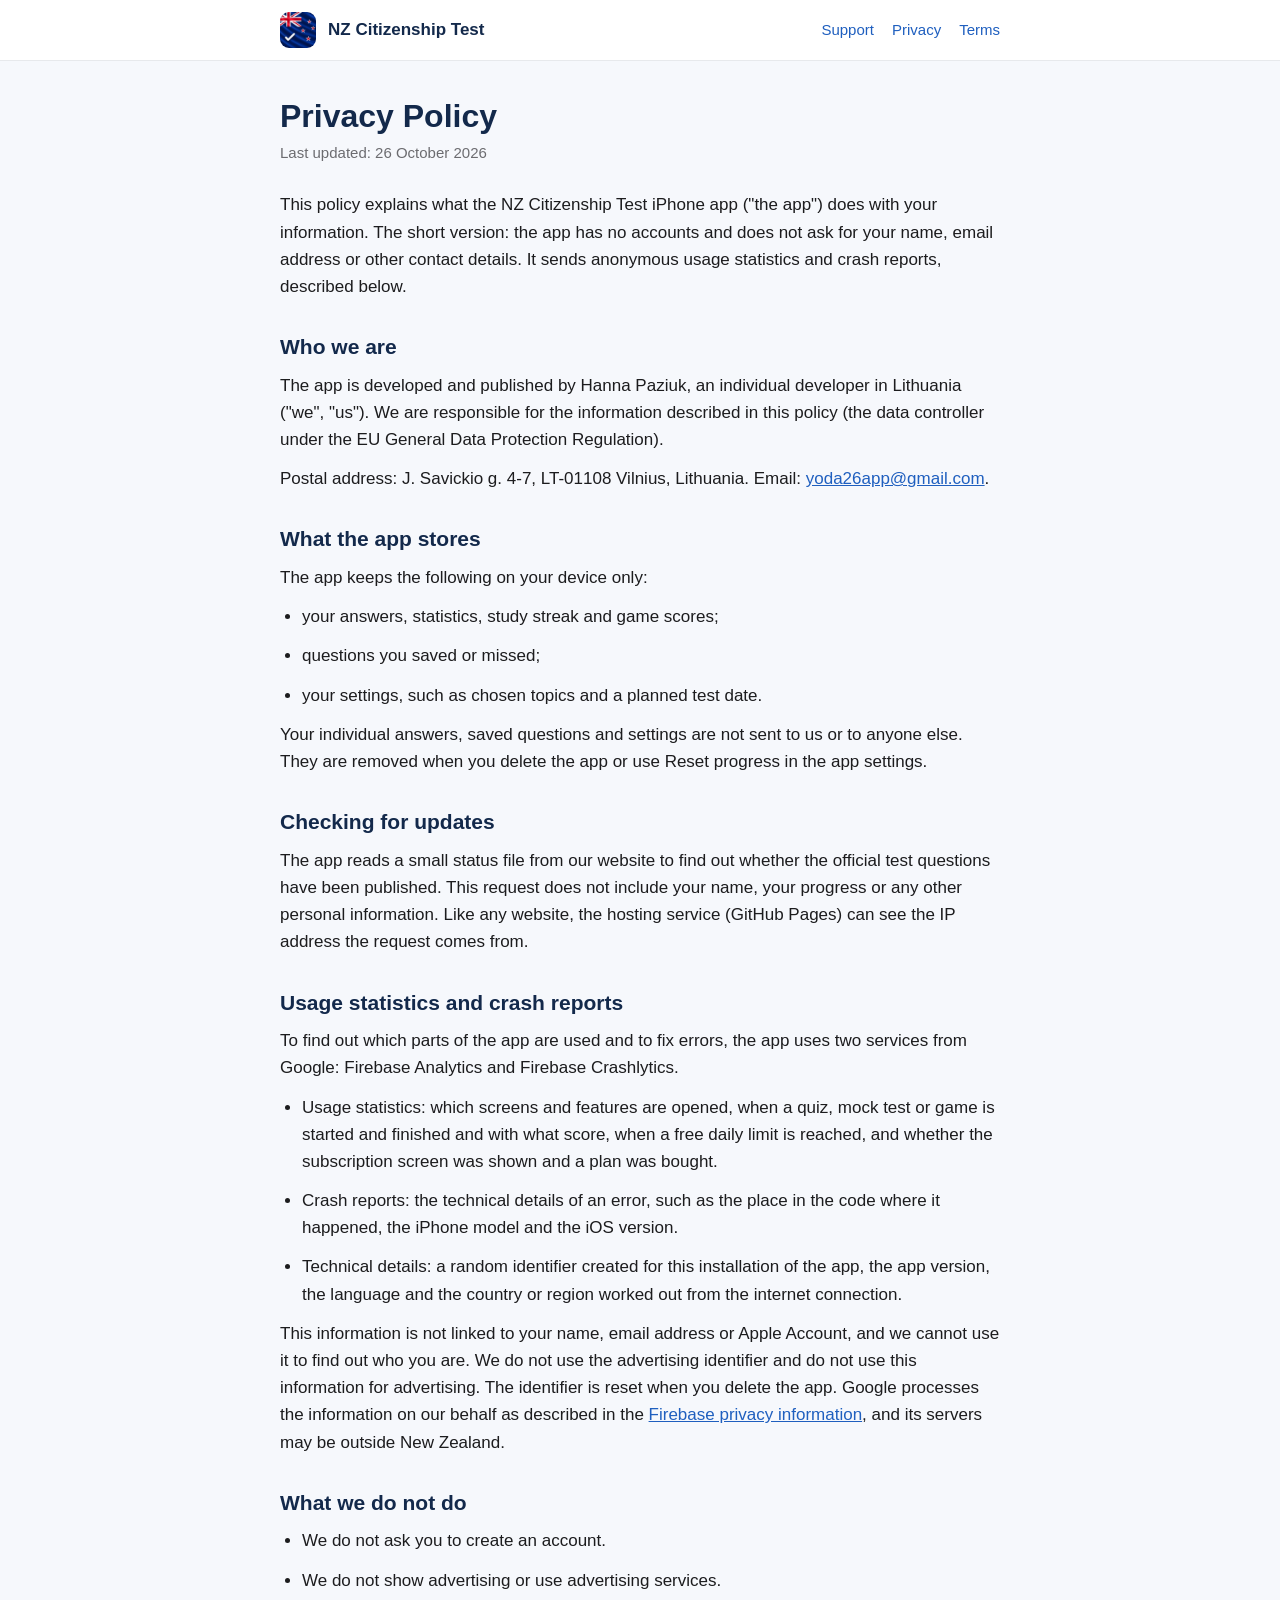
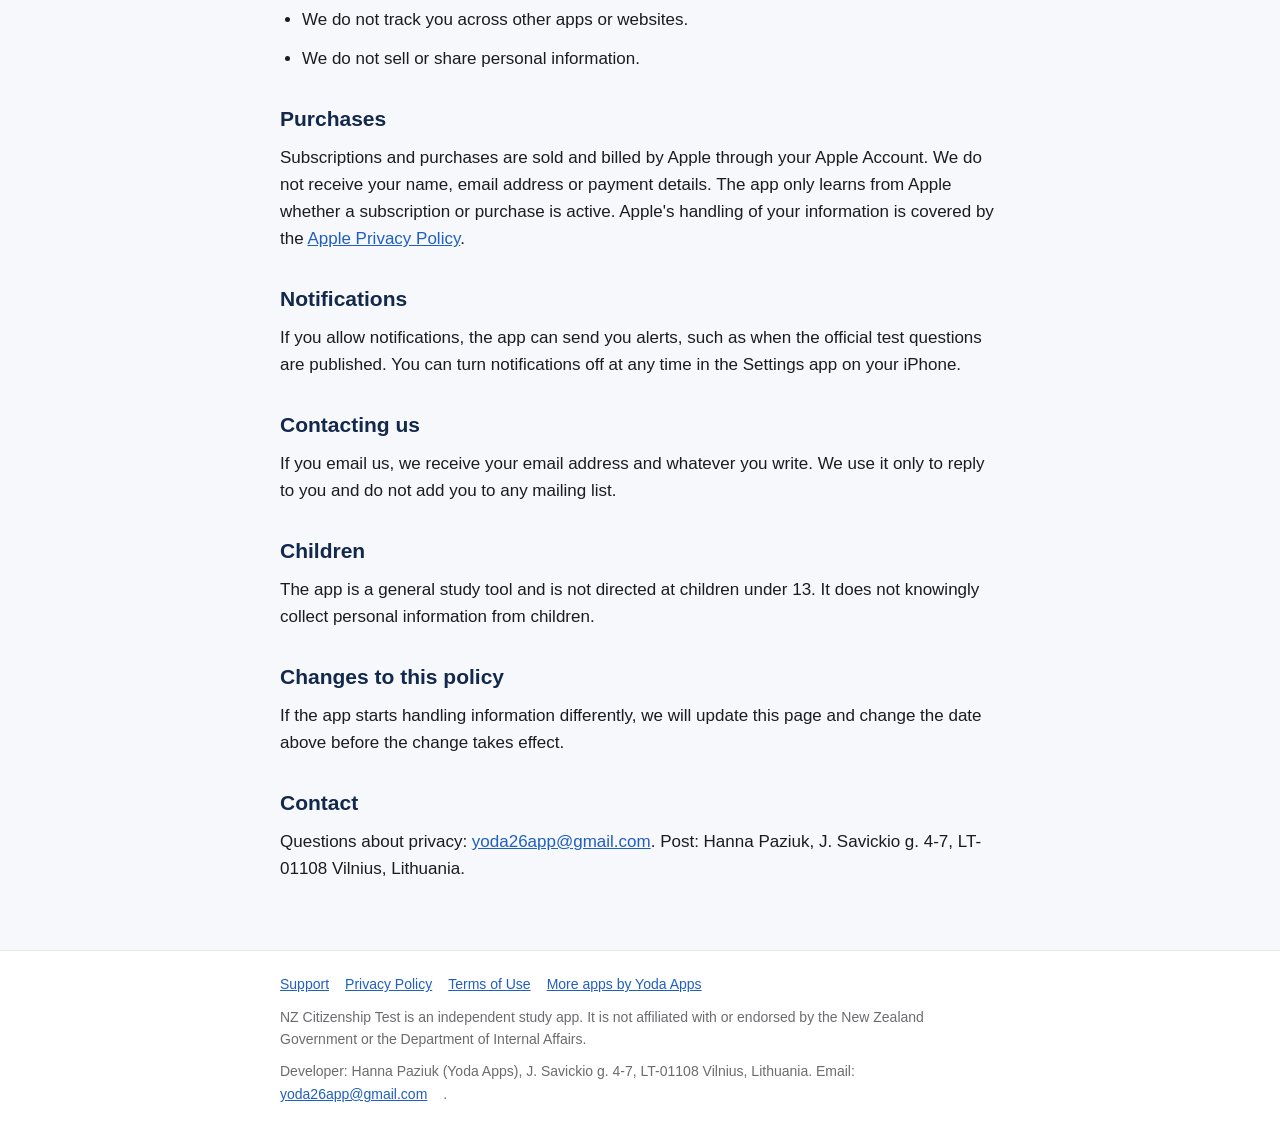
==== nz-citizenship/privacy.html @ 8e33238a "Add files via upload" ====
<!doctype html>
<html lang="en">
<head>
<meta charset="utf-8">
<meta name="viewport" content="width=device-width, initial-scale=1">
<title>Privacy Policy – NZ Citizenship Test</title>
<meta name="description" content="What information the app stores and how it is handled.">
<link rel="icon" href="../assets/favicon.png">
<link rel="apple-touch-icon" href="../assets/apple-touch-icon.png">
<link rel="stylesheet" href="../assets/style.css">
</head>
<body>
<header class="site"><div class="wrap">
  <img src="../assets/icon.png" alt="">
  <a class="name" href="index.html">NZ Citizenship Test</a>
  <nav><a href="support.html">Support</a><a href="privacy.html">Privacy</a><a href="terms.html">Terms</a></nav>
</div></header>
<main class="doc"><div class="wrap">
<h1>Privacy Policy</h1>
<p class="updated">Last updated: 26 October 2026</p>
<p>This policy explains what the NZ Citizenship Test iPhone app ("the app") does with your information. The short version: the app has no accounts and does not ask for your name, email address or other contact details. It sends anonymous usage statistics and crash reports, described below.</p>
<h2>Who we are</h2>
<p>The app is developed and published by Hanna Paziuk, an individual developer in Lithuania ("we", "us"). We are responsible for the information described in this policy (the data controller under the EU General Data Protection Regulation).</p>
<p>Postal address: J. Savickio g. 4-7, LT-01108 Vilnius, Lithuania. Email: <a href="mailto:yoda26app@gmail.com">yoda26app@gmail.com</a>.</p>
<h2>What the app stores</h2>
<p>The app keeps the following on your device only:</p>
<ul>
<li>your answers, statistics, study streak and game scores;</li>
<li>questions you saved or missed;</li>
<li>your settings, such as chosen topics and a planned test date.</li>
</ul>
<p>Your individual answers, saved questions and settings are not sent to us or to anyone else. They are removed when you delete the app or use Reset progress in the app settings.</p>
<h2>Checking for updates</h2>
<p>The app reads a small status file from our website to find out whether the official test questions have been published. This request does not include your name, your progress or any other personal information. Like any website, the hosting service (GitHub Pages) can see the IP address the request comes from.</p>
<h2>Usage statistics and crash reports</h2>
<p>To find out which parts of the app are used and to fix errors, the app uses two services from Google: Firebase Analytics and Firebase Crashlytics.</p>
<ul>
<li>Usage statistics: which screens and features are opened, when a quiz, mock test or game is started and finished and with what score, when a free daily limit is reached, and whether the subscription screen was shown and a plan was bought.</li>
<li>Crash reports: the technical details of an error, such as the place in the code where it happened, the iPhone model and the iOS version.</li>
<li>Technical details: a random identifier created for this installation of the app, the app version, the language and the country or region worked out from the internet connection.</li>
</ul>
<p>This information is not linked to your name, email address or Apple Account, and we cannot use it to find out who you are. We do not use the advertising identifier and do not use this information for advertising. The identifier is reset when you delete the app. Google processes the information on our behalf as described in the <a href="https://firebase.google.com/support/privacy">Firebase privacy information</a>, and its servers may be outside New Zealand.</p>
<h2>What we do not do</h2>
<ul>
<li>We do not ask you to create an account.</li>
<li>We do not show advertising or use advertising services.</li>
<li>We do not track you across other apps or websites.</li>
<li>We do not sell or share personal information.</li>
</ul>
<h2>Purchases</h2>
<p>Subscriptions and purchases are sold and billed by Apple through your Apple Account. We do not receive your name, email address or payment details. The app only learns from Apple whether a subscription or purchase is active. Apple's handling of your information is covered by the <a href="https://www.apple.com/legal/privacy/">Apple Privacy Policy</a>.</p>
<h2>Notifications</h2>
<p>If you allow notifications, the app can send you alerts, such as when the official test questions are published. You can turn notifications off at any time in the Settings app on your iPhone.</p>
<h2>Contacting us</h2>
<p>If you email us, we receive your email address and whatever you write. We use it only to reply to you and do not add you to any mailing list.</p>
<h2>Children</h2>
<p>The app is a general study tool and is not directed at children under 13. It does not knowingly collect personal information from children.</p>
<h2>Changes to this policy</h2>
<p>If the app starts handling information differently, we will update this page and change the date above before the change takes effect.</p>
<h2>Contact</h2>
<p>Questions about privacy: <a href="mailto:yoda26app@gmail.com">yoda26app@gmail.com</a>. Post: Hanna Paziuk, J. Savickio g. 4-7, LT-01108 Vilnius, Lithuania.</p>
</div></main>
<footer class="site"><div class="wrap">
  <a href="support.html">Support</a><a href="privacy.html">Privacy Policy</a><a href="terms.html">Terms of Use</a><a href="../index.html">More apps by Yoda Apps</a>
  <p>NZ Citizenship Test is an independent study app. It is not affiliated with or endorsed by the New Zealand Government or the Department of Internal Affairs.</p>
  <p>Developer: Hanna Paziuk (Yoda Apps), J. Savickio g. 4-7, LT-01108 Vilnius, Lithuania. Email: <a href="mailto:yoda26app@gmail.com">yoda26app@gmail.com</a>.</p>
</div></footer>
</body>
</html>
---- assets/style.css ----
:root {
  --navy: #13294B; --ink: #1C1C1E; --muted: #6C6C70; --primary: #1F5FBF;
  --stage: #F6F8FC; --card: #FFFFFF; --line: rgba(19, 41, 75, 0.10);
}
* { box-sizing: border-box; }
html { -webkit-text-size-adjust: 100%; }
body {
  margin: 0; background: var(--stage); color: var(--ink);
  font: 17px/1.6 -apple-system, BlinkMacSystemFont, "SF Pro Text", "Segoe UI", Roboto, Helvetica, Arial, sans-serif;
}
a { color: var(--primary); }
.wrap { max-width: 760px; margin: 0 auto; padding: 0 20px; }
header.site { background: var(--card); border-bottom: 1px solid var(--line); }
header.site .wrap { display: flex; align-items: center; gap: 12px; padding-top: 12px; padding-bottom: 12px; }
header.site img { width: 36px; height: 36px; border-radius: 9px; }
header.site .name { font-weight: 700; color: var(--navy); text-decoration: none; margin-right: auto; }
header.site nav a { margin-left: 18px; text-decoration: none; font-size: 15px; }
.hero { background: #DCE9FB url(sky.jpg) center top / cover no-repeat; text-align: center; padding: 56px 0 64px; }
.hero img { width: 120px; height: 120px; border-radius: 27px; box-shadow: 0 12px 30px rgba(17, 34, 68, 0.22); }
.hero h1 { font-size: 40px; line-height: 1.15; color: var(--navy); margin: 24px 0 10px; }
.hero p { font-size: 19px; color: var(--navy); max-width: 520px; margin: 0 auto; }
.badge { display: inline-block; margin-top: 24px; padding: 12px 22px; border-radius: 26px; background: var(--primary); color: #fff; font-weight: 600; }
.cards { display: grid; grid-template-columns: repeat(auto-fit, minmax(210px, 1fr)); gap: 14px; margin: 36px 0; }
.card { background: var(--card); border: 1px solid var(--line); border-radius: 22px; padding: 20px; }
.card h3 { margin: 0 0 6px; color: var(--navy); font-size: 18px; }
.card p { margin: 0; color: var(--muted); font-size: 15px; line-height: 1.5; }
.note { background: var(--card); border: 1px solid var(--line); border-radius: 22px; padding: 18px 20px; color: var(--muted); font-size: 15px; margin-bottom: 40px; }
main.doc { padding: 36px 0 56px; }
main.doc h1 { font-size: 32px; line-height: 1.2; color: var(--navy); margin: 0 0 6px; }
main.doc .updated { color: var(--muted); font-size: 15px; margin: 0 0 26px; }
main.doc h2 { font-size: 21px; color: var(--navy); margin: 30px 0 8px; }
main.doc p, main.doc li { margin: 0 0 12px; }
main.doc ul { padding-left: 22px; margin: 0 0 12px; }
footer.site { border-top: 1px solid var(--line); background: var(--card); color: var(--muted); font-size: 14px; padding: 22px 0 30px; }
footer.site a { margin-right: 16px; }
footer.site p { margin: 10px 0 0; }
@media (max-width: 520px) {
  .hero { padding: 40px 0 48px; }
  .hero h1 { font-size: 31px; }
  header.site nav a { margin-left: 12px; }
}
h2.section { font-size: 21px; color: var(--navy); margin: 36px 0 14px; }
.apps { display: grid; gap: 14px; }
.app { display: flex; gap: 16px; align-items: flex-start; background: var(--card); border: 1px solid var(--line); border-radius: 22px; padding: 18px 20px; }
.app img { width: 64px; height: 64px; border-radius: 15px; flex: none; }
.app h3 { margin: 0 0 4px; font-size: 18px; }
.app h3 a { color: var(--navy); text-decoration: none; }
.app p { margin: 0; color: var(--muted); font-size: 15px; line-height: 1.5; }
.app .links { margin-top: 8px; }
.app .links a { margin-right: 14px; font-size: 15px; }
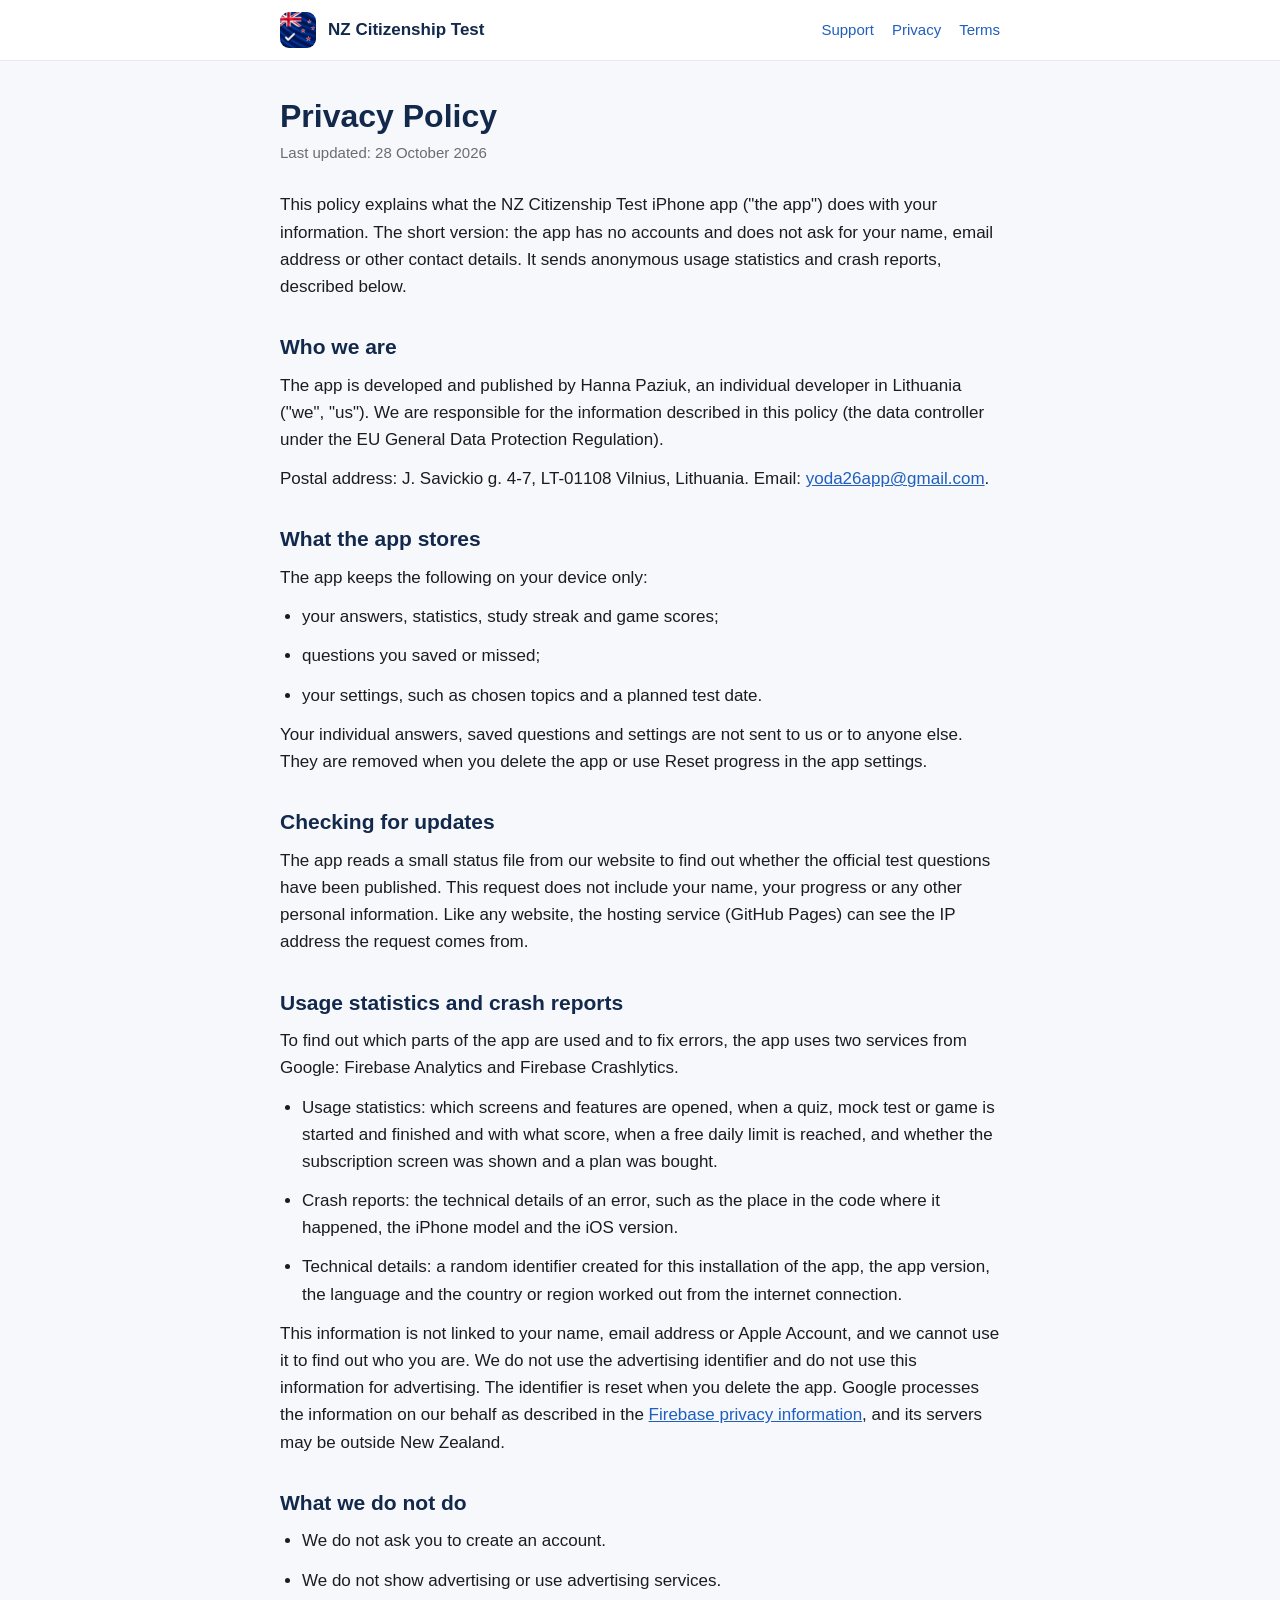
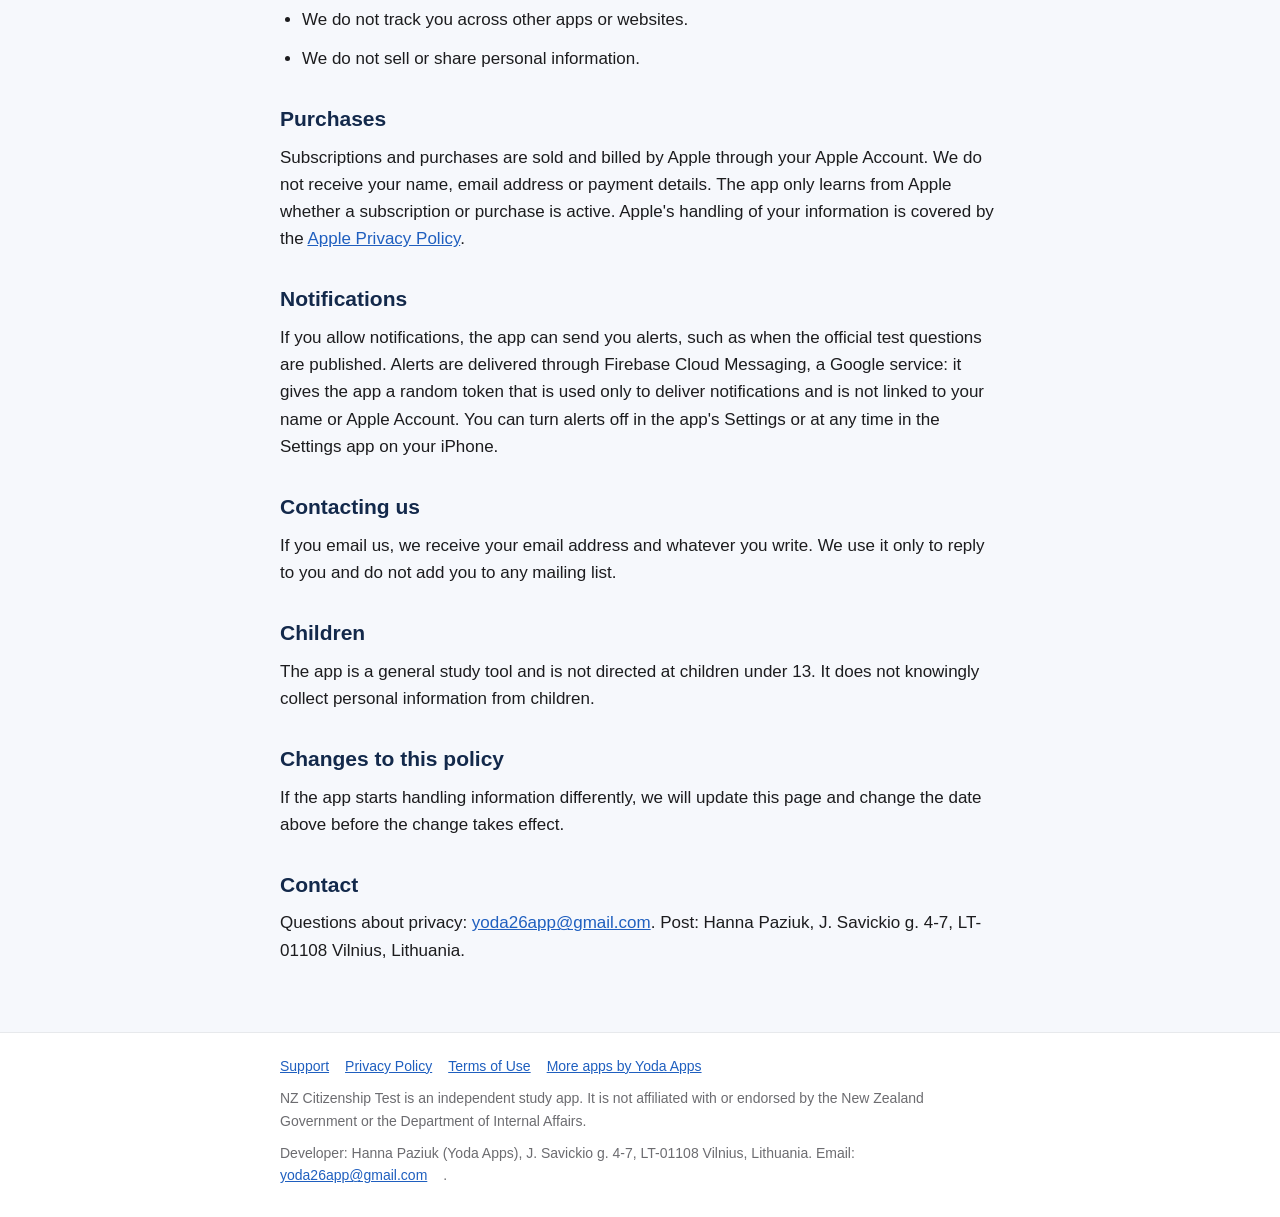
==== commit b5211fd1: "Add files via upload" ====
--- a/nz-citizenship/privacy.html
+++ b/nz-citizenship/privacy.html
@@ -17,7 +17,7 @@
 </div></header>
 <main class="doc"><div class="wrap">
 <h1>Privacy Policy</h1>
-<p class="updated">Last updated: 26 October 2026</p>
+<p class="updated">Last updated: 28 October 2026</p>
 <p>This policy explains what the NZ Citizenship Test iPhone app ("the app") does with your information. The short version: the app has no accounts and does not ask for your name, email address or other contact details. It sends anonymous usage statistics and crash reports, described below.</p>
 <h2>Who we are</h2>
 <p>The app is developed and published by Hanna Paziuk, an individual developer in Lithuania ("we", "us"). We are responsible for the information described in this policy (the data controller under the EU General Data Protection Regulation).</p>
@@ -50,7 +50,7 @@
 <h2>Purchases</h2>
 <p>Subscriptions and purchases are sold and billed by Apple through your Apple Account. We do not receive your name, email address or payment details. The app only learns from Apple whether a subscription or purchase is active. Apple's handling of your information is covered by the <a href="https://www.apple.com/legal/privacy/">Apple Privacy Policy</a>.</p>
 <h2>Notifications</h2>
-<p>If you allow notifications, the app can send you alerts, such as when the official test questions are published. You can turn notifications off at any time in the Settings app on your iPhone.</p>
+<p>If you allow notifications, the app can send you alerts, such as when the official test questions are published. Alerts are delivered through Firebase Cloud Messaging, a Google service: it gives the app a random token that is used only to deliver notifications and is not linked to your name or Apple Account. You can turn alerts off in the app's Settings or at any time in the Settings app on your iPhone.</p>
 <h2>Contacting us</h2>
 <p>If you email us, we receive your email address and whatever you write. We use it only to reply to you and do not add you to any mailing list.</p>
 <h2>Children</h2>
